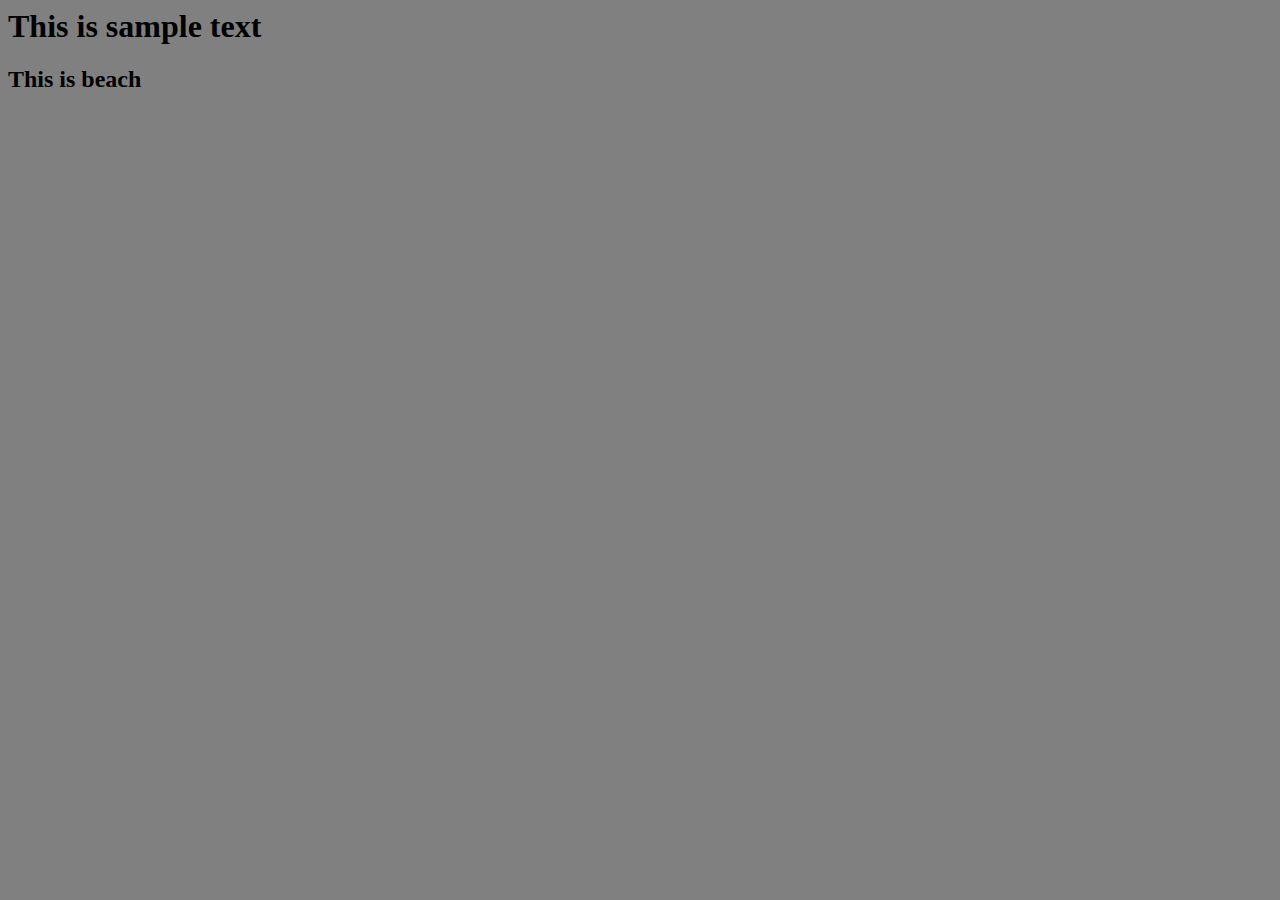
==== Blog.html @ a4452d77 "yup" ====
<html lang="en">
<head>
    <meta charset="UTF-8">
    <meta http-equiv="X-UA-Compatible" content="IE=edge">
    <meta name="viewport" content="width=device-width, initial-scale=1.0">
    <title>Blog</title>
    <link rel="stylesheet" href="Style.CSS">
</head>
<body>
    <h1 class="Main-Header"> This is sample text</h1>
    <h2>This is beach</h2>
</body>
</html>
---- Style.CSS ----
body {
  background-color: grey;
}
Main-header {
  color: white;
}
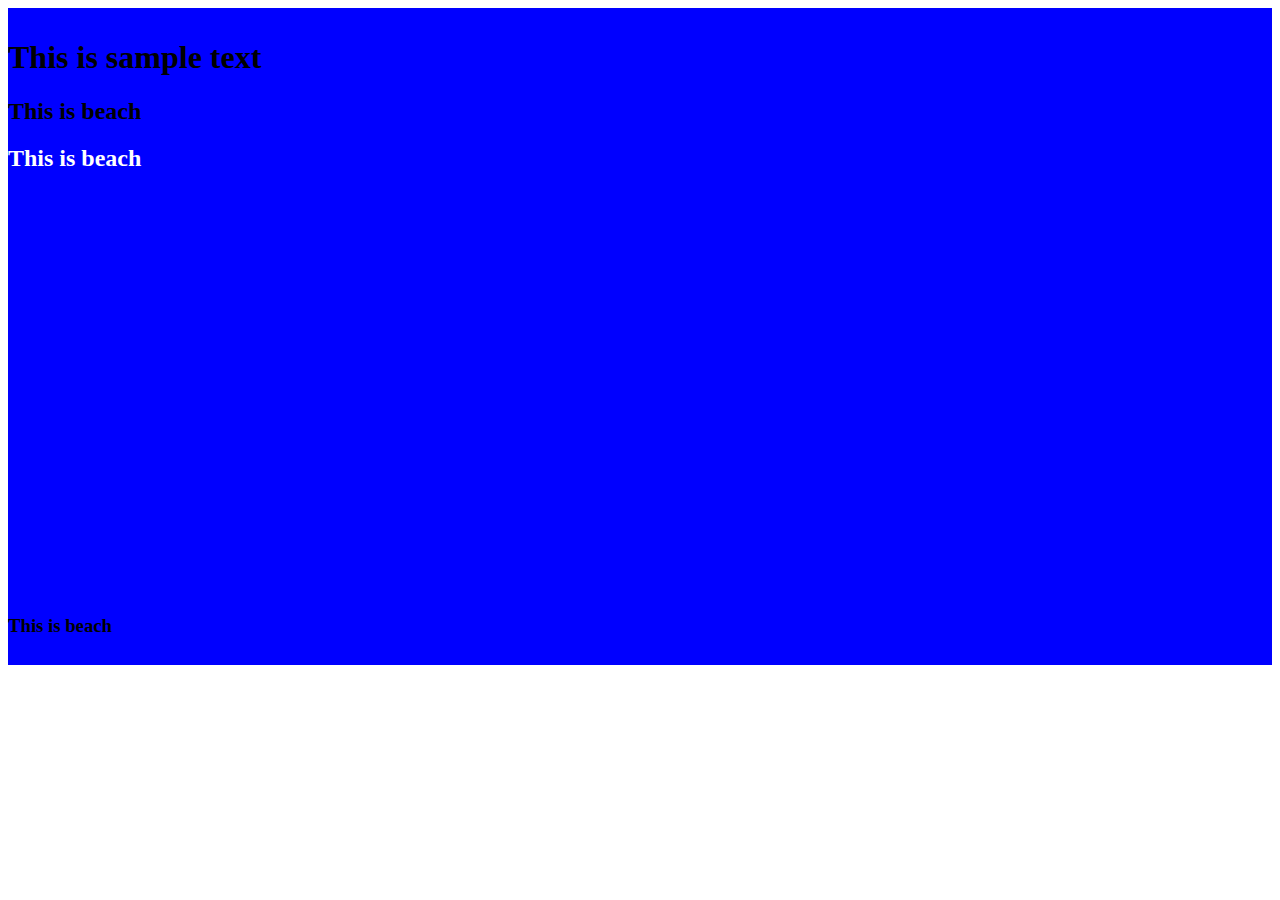
==== commit 4c31e25e: "done" ====
--- a/Blog.html
+++ b/Blog.html
@@ -7,7 +7,12 @@
     <link rel="stylesheet" href="Style.CSS">
 </head>
 <body>
-    <h1 class="Main-Header"> This is sample text</h1>
-    <h2>This is beach</h2>
+    <div class="background">
+        <h1 class="Main-Header"> This is sample text</h1>
+        <h2>This is beach</h2>
+        <h2 class="cringe">This is beach</h2>
+        <h3>This is beach</h3>
+    </div>
+<!--Div and span are fundamentally the same thing while span is an inline element and div is a block level element-->
 </body>
 </html>--- a/Style.CSS
+++ b/Style.CSS
@@ -1,6 +1,10 @@
-body {
-  background-color: grey;
+.background {
+  background-color: blue;
+  padding: 10px 0px;
+  background-image
 }
-Main-header {
+.cringe {
+  font-weight: bold;
   color: white;
+  height: 50vh;
 }
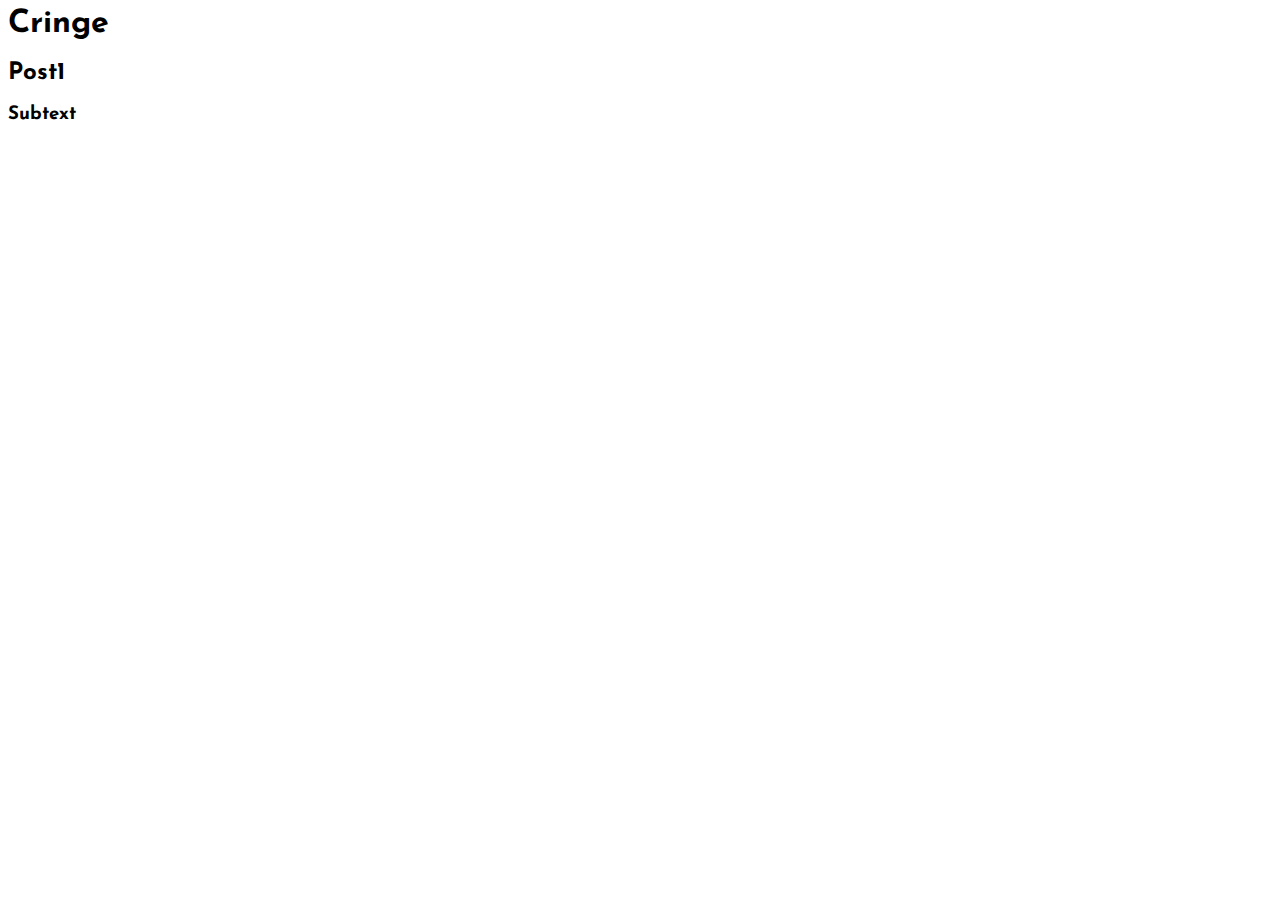
==== commit 7d0b361b: "9/22/21" ====
--- a/Blog.html
+++ b/Blog.html
@@ -5,14 +5,15 @@
     <meta name="viewport" content="width=device-width, initial-scale=1.0">
     <title>Blog</title>
     <link rel="stylesheet" href="Style.CSS">
+    <link rel="preconnect" href="https://fonts.googleapis.com">
+<link rel="preconnect" href="https://fonts.gstatic.com" crossorigin>
+<link href="https://fonts.googleapis.com/css2?family=Josefin+Sans:ital,wght@1,300&display=swap" rel="stylesheet">
 </head>
 <body>
-    <div class="background">
-        <h1 class="Main-Header"> This is sample text</h1>
-        <h2>This is beach</h2>
-        <h2 class="cringe">This is beach</h2>
-        <h3>This is beach</h3>
-    </div>
+ <h1 class="Title">Cringe</h1>
+ <h2>Post1<h2>
+ <h3>Subtext</h3>
+
 <!--Div and span are fundamentally the same thing while span is an inline element and div is a block level element-->
 </body>
 </html>--- a/Style.CSS
+++ b/Style.CSS
@@ -1,10 +1,3 @@
-.background {
-  background-color: blue;
-  padding: 10px 0px;
-  background-image
+body {
+  font-family: "Josefin Sans", sans-serif;
 }
-.cringe {
-  font-weight: bold;
-  color: white;
-  height: 50vh;
-}
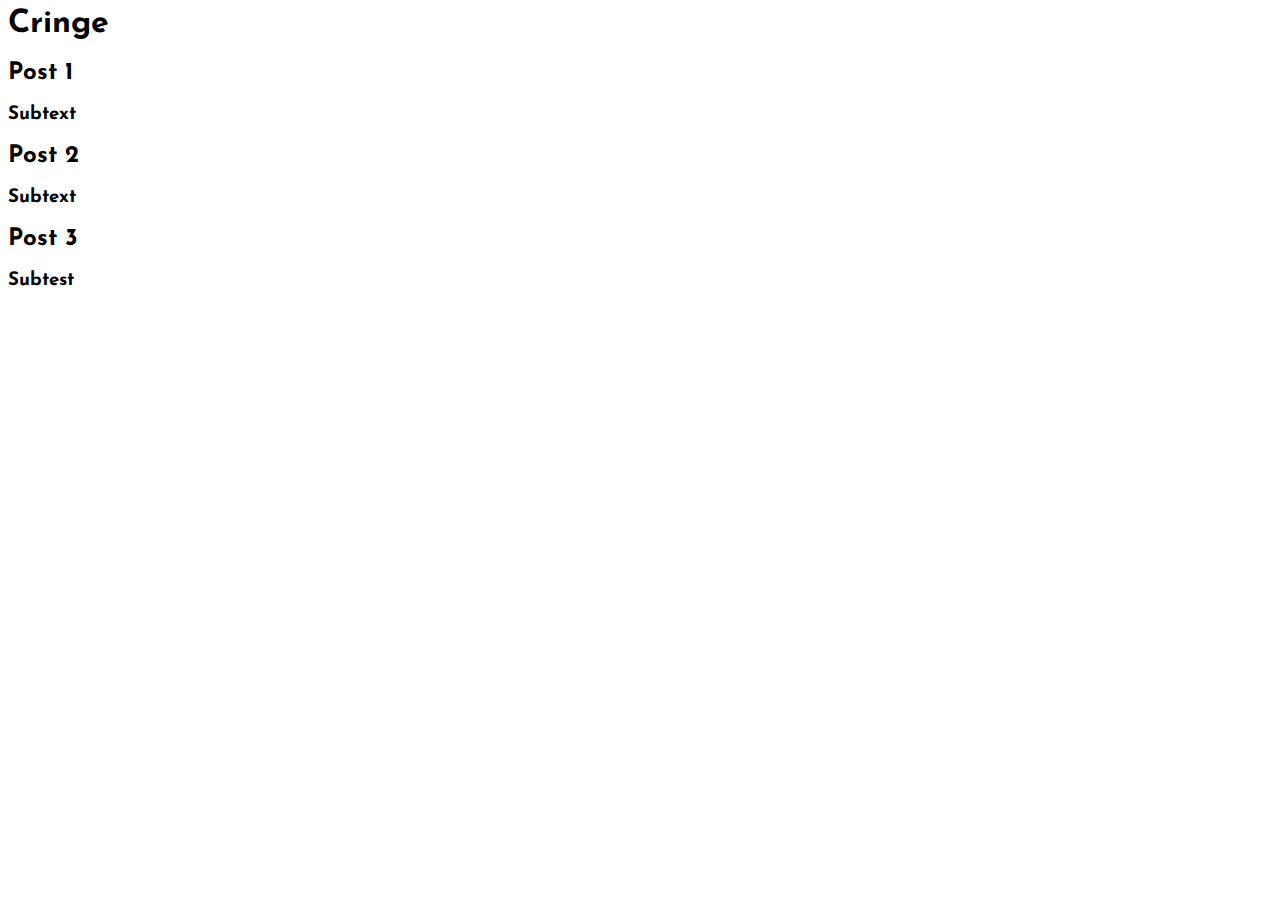
==== commit 8b28bcd3: "9/22/21 2" ====
--- a/Blog.html
+++ b/Blog.html
@@ -11,9 +11,12 @@
 </head>
 <body>
  <h1 class="Title">Cringe</h1>
- <h2>Post1<h2>
+ <h2>Post 1<h2>
  <h3>Subtext</h3>
-
+ <h2>Post 2</h2>
+ <h3>Subtext</h3>
+ <h2>Post 3</h2>
+ <h3>Subtest</h3>
 <!--Div and span are fundamentally the same thing while span is an inline element and div is a block level element-->
 </body>
 </html>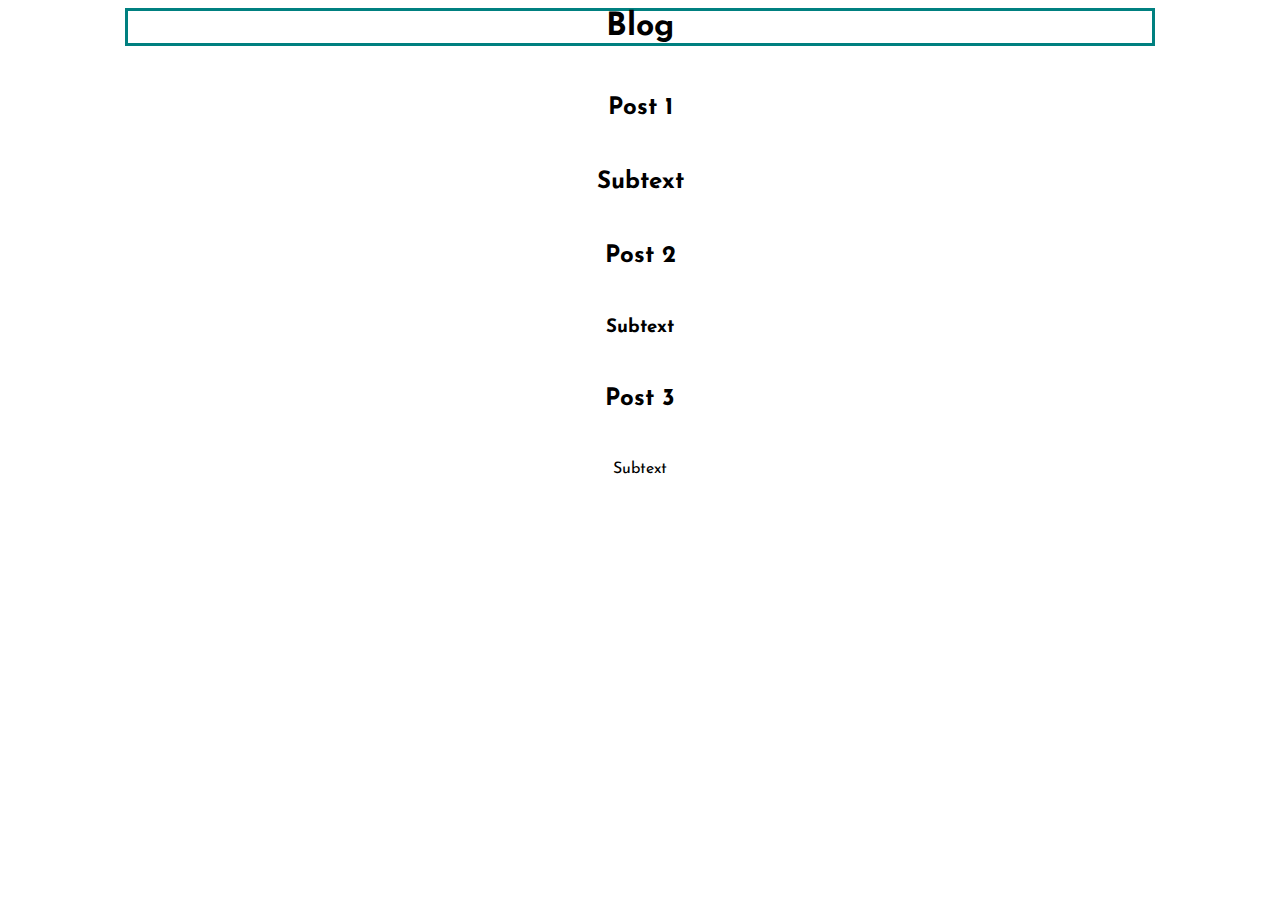
==== commit 0480bd27: "9/23/21" ====
--- a/Blog.html
+++ b/Blog.html
@@ -10,13 +10,13 @@
 <link href="https://fonts.googleapis.com/css2?family=Josefin+Sans:ital,wght@1,300&display=swap" rel="stylesheet">
 </head>
 <body>
- <h1 class="Title">Cringe</h1>
- <h2>Post 1<h2>
- <h3>Subtext</h3>
- <h2>Post 2</h2>
- <h3>Subtext</h3>
- <h2>Post 3</h2>
- <h3>Subtest</h3>
+ <h1 class="Title">Blog</h1>
+ <h2 class="Post">Post 1<h2>
+ <p class="Post">Subtext</p> 
+ <h2 class="Post">Post 2</h2>
+ <h3 class="Post">Subtext</h3>
+ <h2 class="Post">Post 3</h2>
+ <p class="Post">Subtext</p>
 <!--Div and span are fundamentally the same thing while span is an inline element and div is a block level element-->
 </body>
 </html>--- a/Style.CSS
+++ b/Style.CSS
@@ -1,3 +1,15 @@
 body {
   font-family: "Josefin Sans", sans-serif;
 }
+.Title {
+  text-align: center;
+  margin: auto;
+  width: 80vw;
+  border: solid teal;
+}
+
+.Post {
+  text-align: center;
+  margin: 50px auto;
+  width: 80vw;
+}
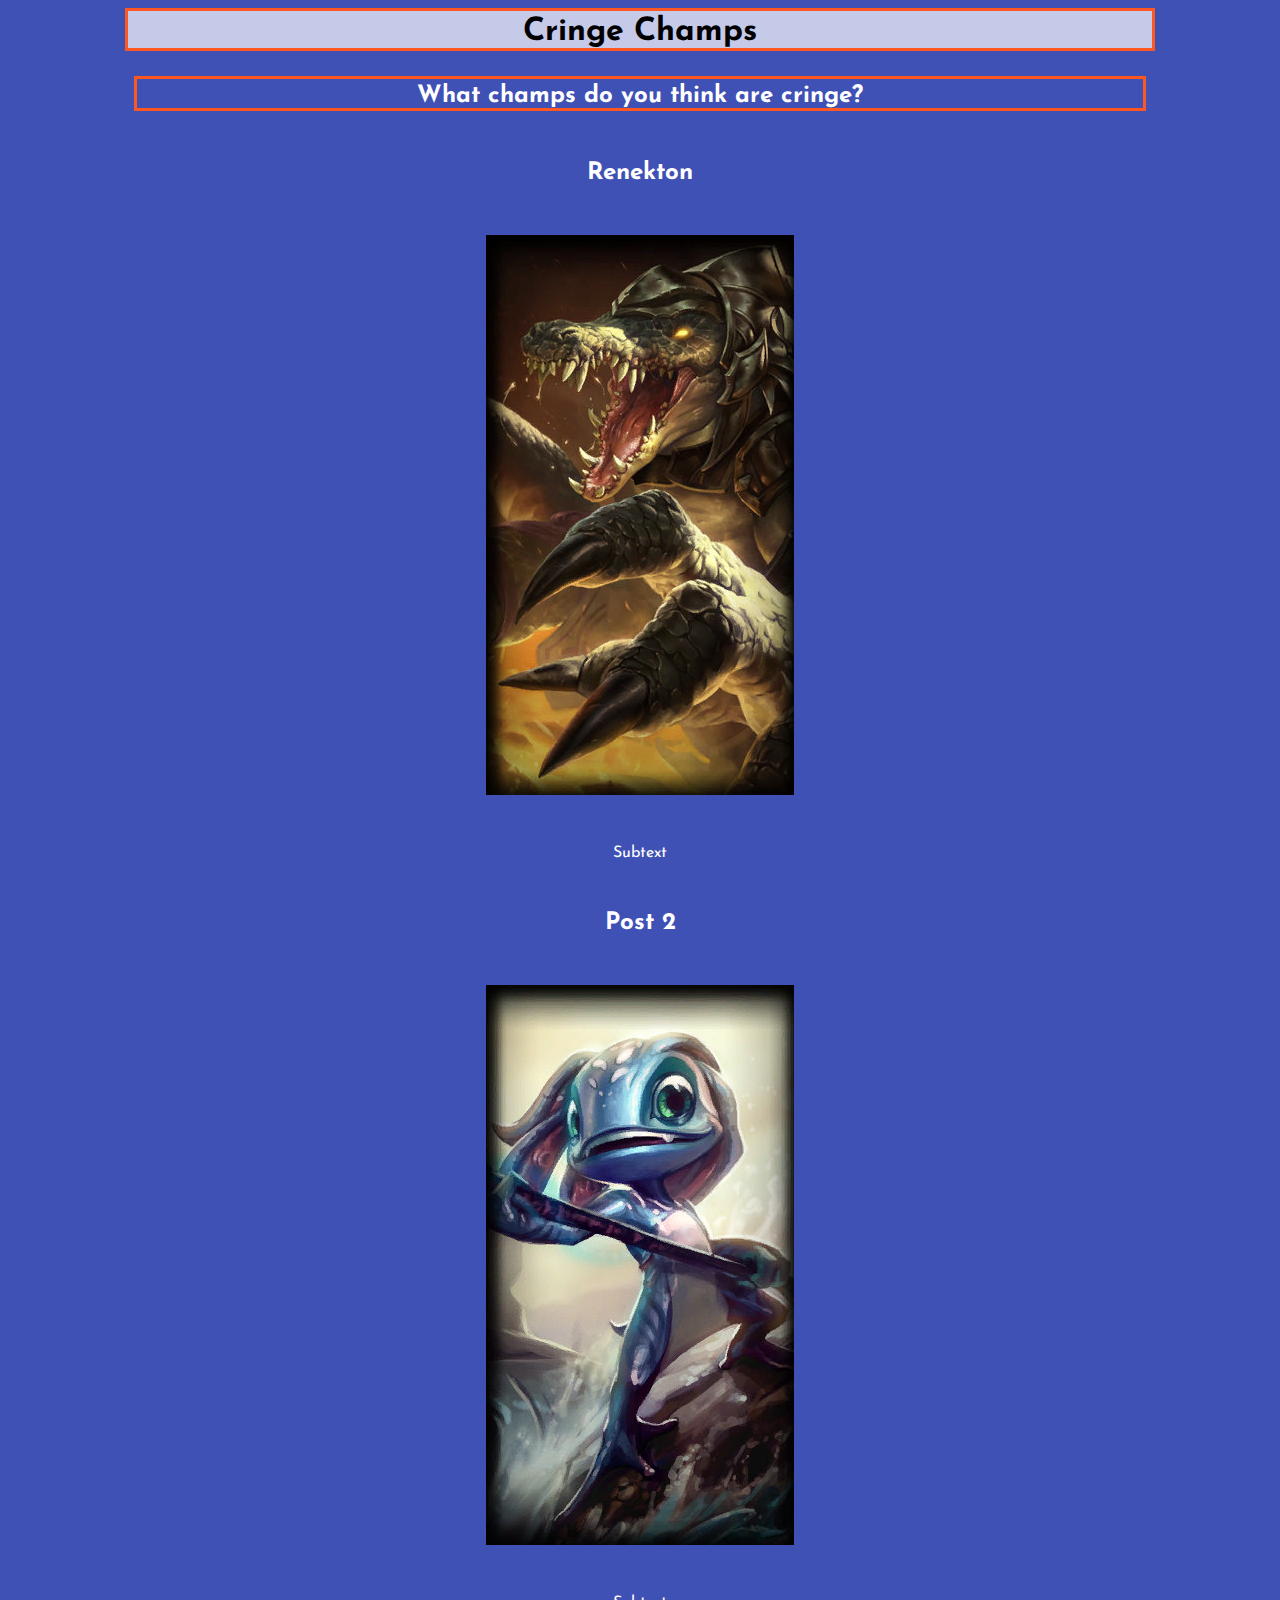
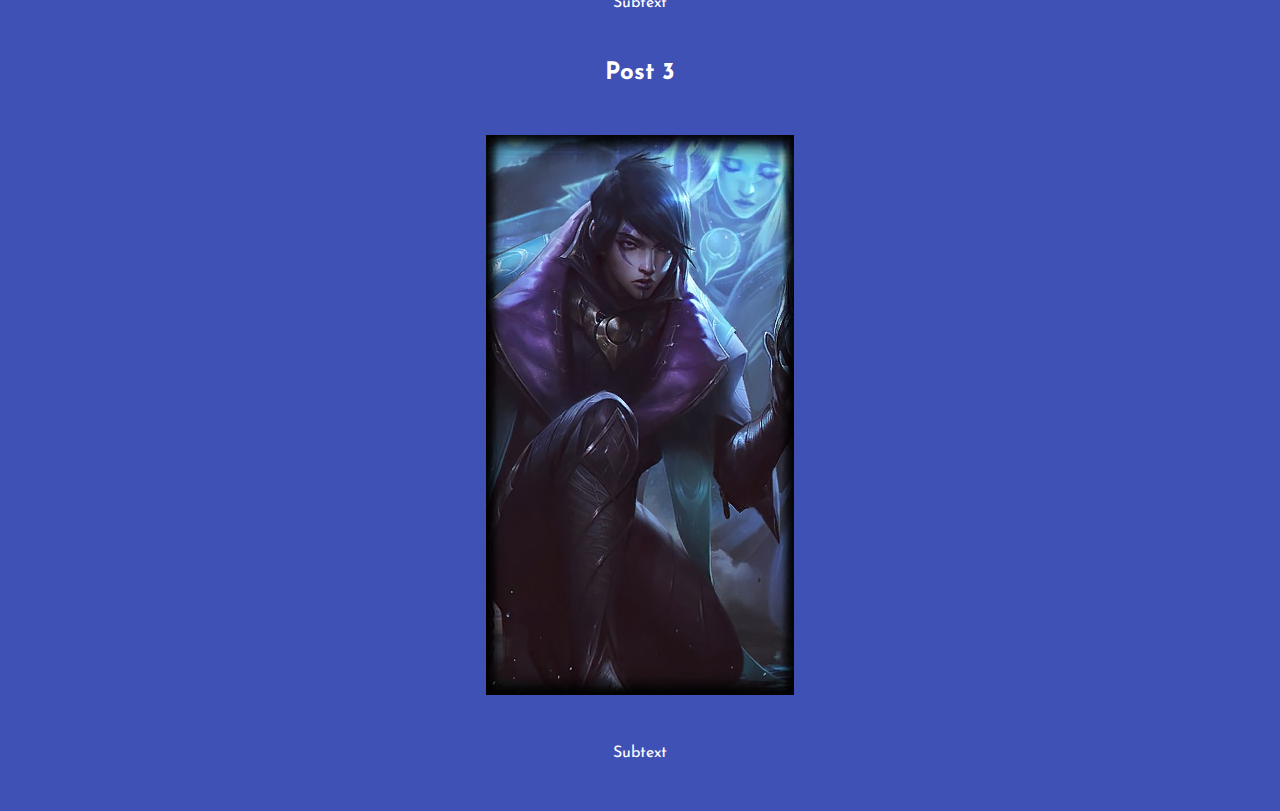
==== commit f825e4b9: "9/23/21" ====
--- a/Blog.html
+++ b/Blog.html
@@ -10,13 +10,26 @@
 <link href="https://fonts.googleapis.com/css2?family=Josefin+Sans:ital,wght@1,300&display=swap" rel="stylesheet">
 </head>
 <body>
- <h1 class="Title">Blog</h1>
- <h2 class="Post">Post 1<h2>
- <p class="Post">Subtext</p> 
+ <h1 class="Title">Cringe Champs</h1>
+ <h2 class="header">What champs do you think are cringe?</h2>
+
+<div>
+    <h2 class="Post">Renekton</h2>
+     <img src="Pictures/Renekton.jpg" alt="Renekton">
+        <p class="Post">Subtext</p> 
+</div>
+
+<div>
  <h2 class="Post">Post 2</h2>
- <h3 class="Post">Subtext</h3>
- <h2 class="Post">Post 3</h2>
- <p class="Post">Subtext</p>
+ <img src="Pictures/Fizz.jpg" alt="Fizz">
+    <p class="Post">Subtext</p>
+</div>
+
+<div>
+    <h2 class="Post">Post 3</h2>
+        <img src="Pictures/Aphelios.jpg" alt="Aphelios">
+            <p class="Post">Subtext</p>
+</div>
 <!--Div and span are fundamentally the same thing while span is an inline element and div is a block level element-->
 </body>
 </html>--- a/Style.CSS
+++ b/Style.CSS
@@ -1,15 +1,30 @@
 body {
   font-family: "Josefin Sans", sans-serif;
+  background-color: #3f51b5;
 }
 .Title {
   text-align: center;
   margin: auto;
   width: 80vw;
-  border: solid teal;
+  padding-top: 5px;
+  border: solid #ff5722;
+  background-color: #c5cae9;
+}
+.Header {
+  text-align: center;
+  margin: 25px 10%;
+  padding-top: 5px;
+  border: solid #ff5722;
+  color: #ffffff;
 }
 
 .Post {
   text-align: center;
   margin: 50px auto;
   width: 80vw;
+  color: #ffffff;
 }
+img {
+  display: block;
+  margin: 0 auto;
+}
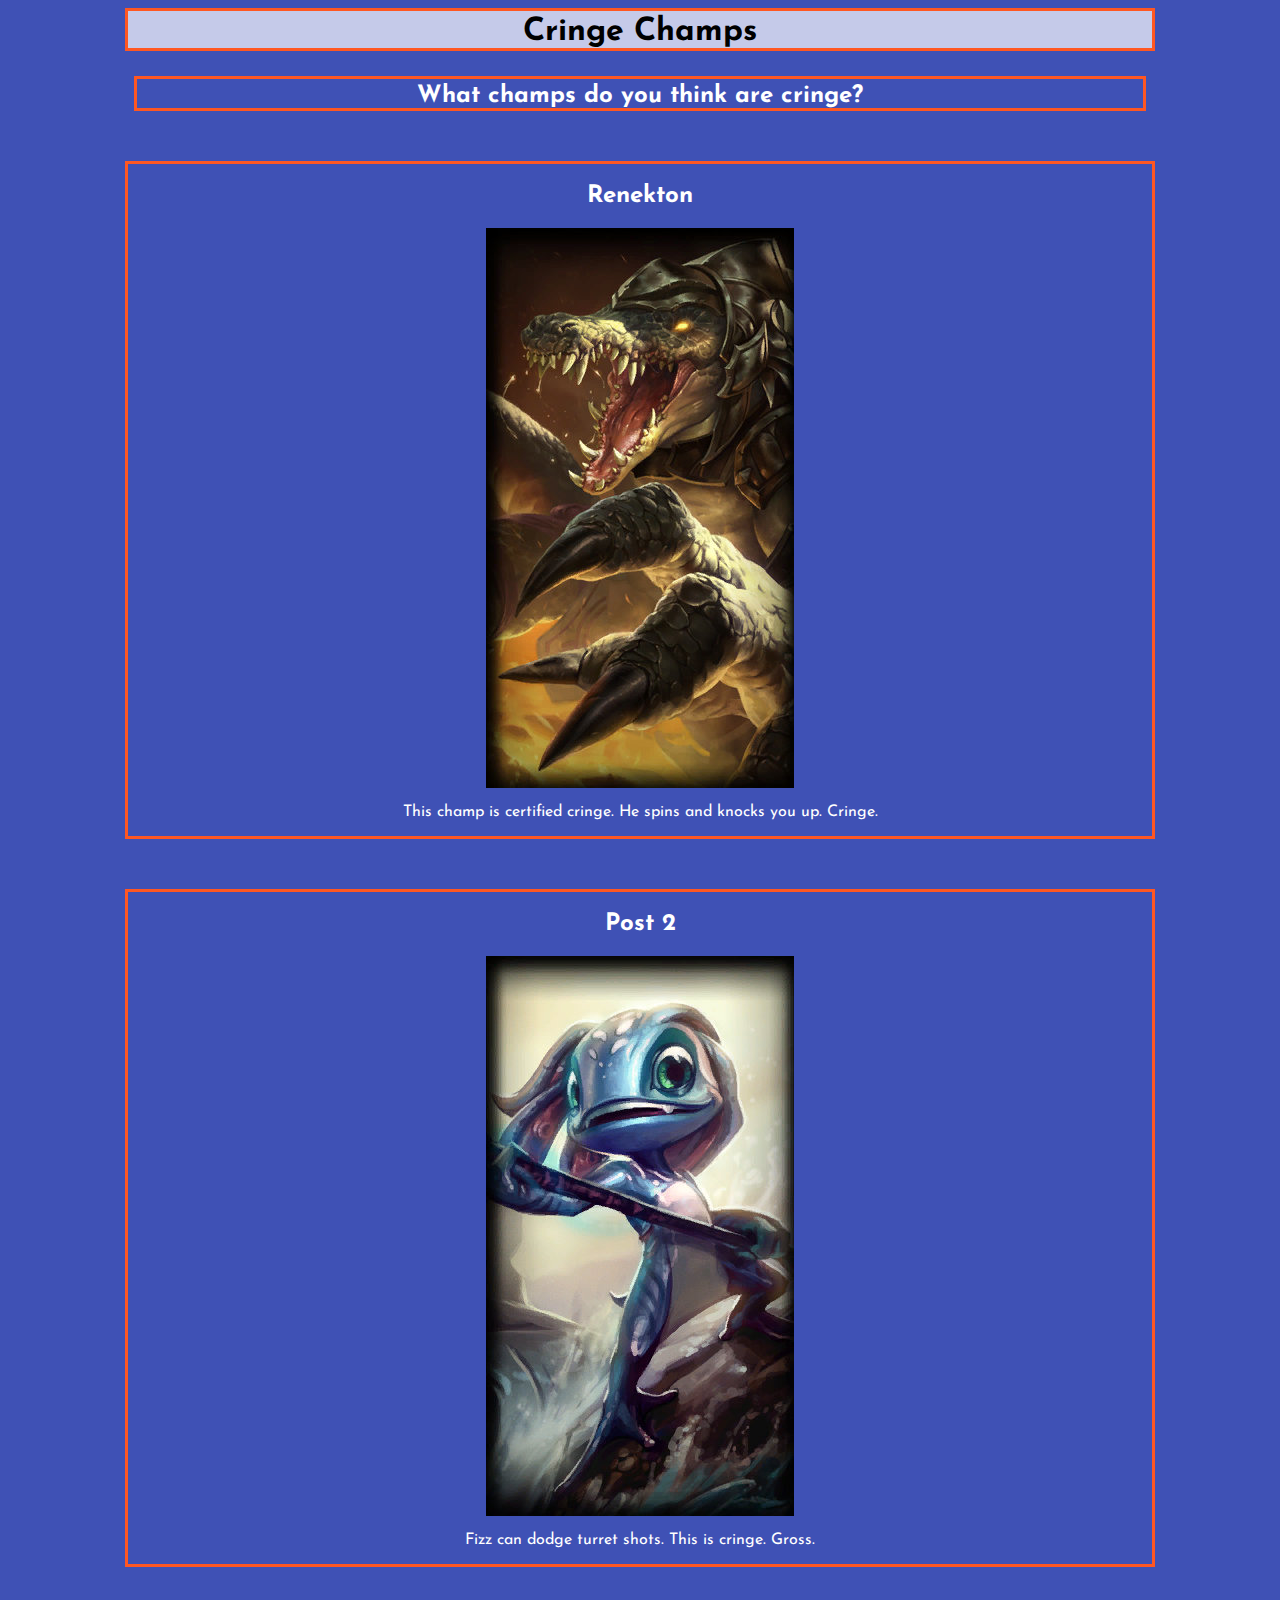
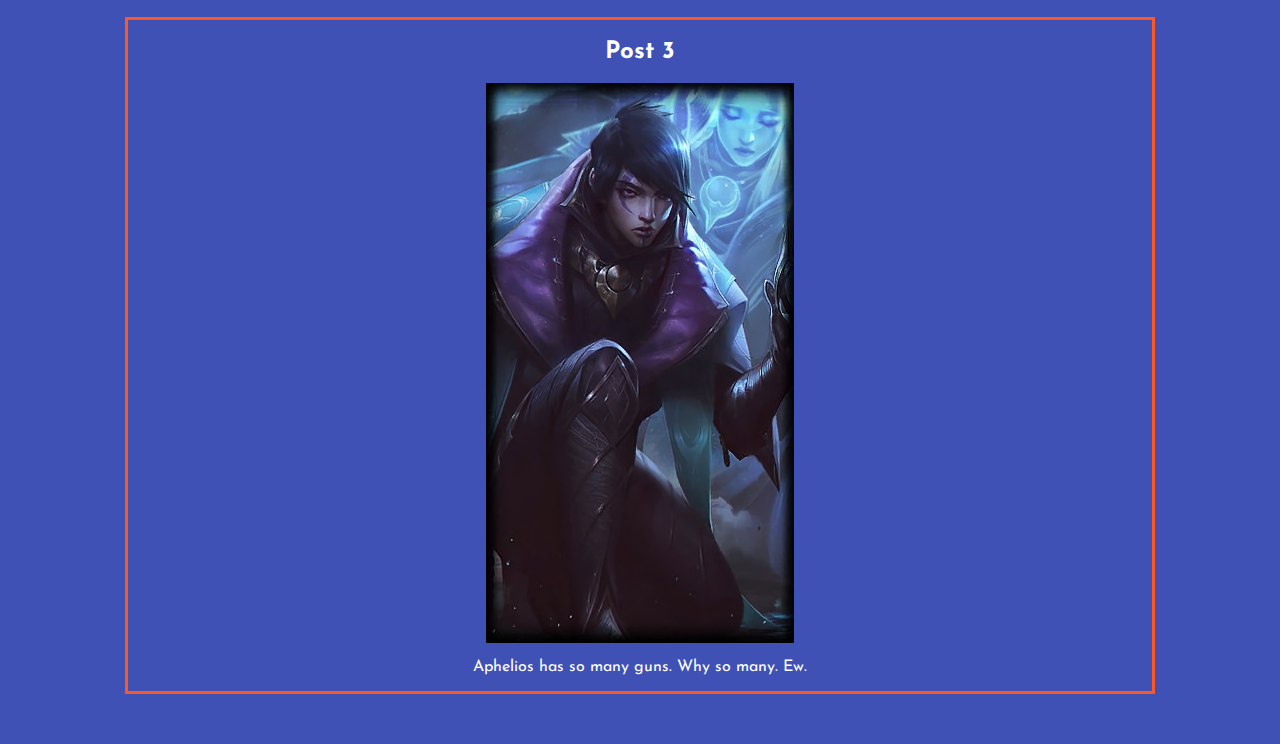
==== commit 3833f534: "9/27/21" ====
--- a/Blog.html
+++ b/Blog.html
@@ -12,23 +12,23 @@
 <body>
  <h1 class="Title">Cringe Champs</h1>
  <h2 class="header">What champs do you think are cringe?</h2>
-
-<div>
-    <h2 class="Post">Renekton</h2>
-     <img src="Pictures/Renekton.jpg" alt="Renekton">
-        <p class="Post">Subtext</p> 
+ 
+<div class="Post">
+    <h2>Renekton</h2>
+    <a href="https://www.youtube.com/watch?v=Q096w0Fz2p4"><img src="Pictures/Renekton.jpg" alt="Renekton"></a>
+     <p>This champ is certified cringe. He spins and knocks you up. Cringe.</p> 
 </div>
 
-<div>
- <h2 class="Post">Post 2</h2>
+<div class="Post">
+ <h2>Post 2</h2>
  <img src="Pictures/Fizz.jpg" alt="Fizz">
-    <p class="Post">Subtext</p>
+    <p>Fizz can dodge turret shots. This is cringe. Gross.</p>
 </div>
 
-<div>
-    <h2 class="Post">Post 3</h2>
+<div class="Post">
+    <h2>Post 3</h2>
         <img src="Pictures/Aphelios.jpg" alt="Aphelios">
-            <p class="Post">Subtext</p>
+            <p>Aphelios has so many guns. Why so many. Ew.</p>
 </div>
 <!--Div and span are fundamentally the same thing while span is an inline element and div is a block level element-->
 </body>
--- a/Style.CSS
+++ b/Style.CSS
@@ -23,6 +23,7 @@
   margin: 50px auto;
   width: 80vw;
   color: #ffffff;
+  border: solid #ff5722;
 }
 img {
   display: block;
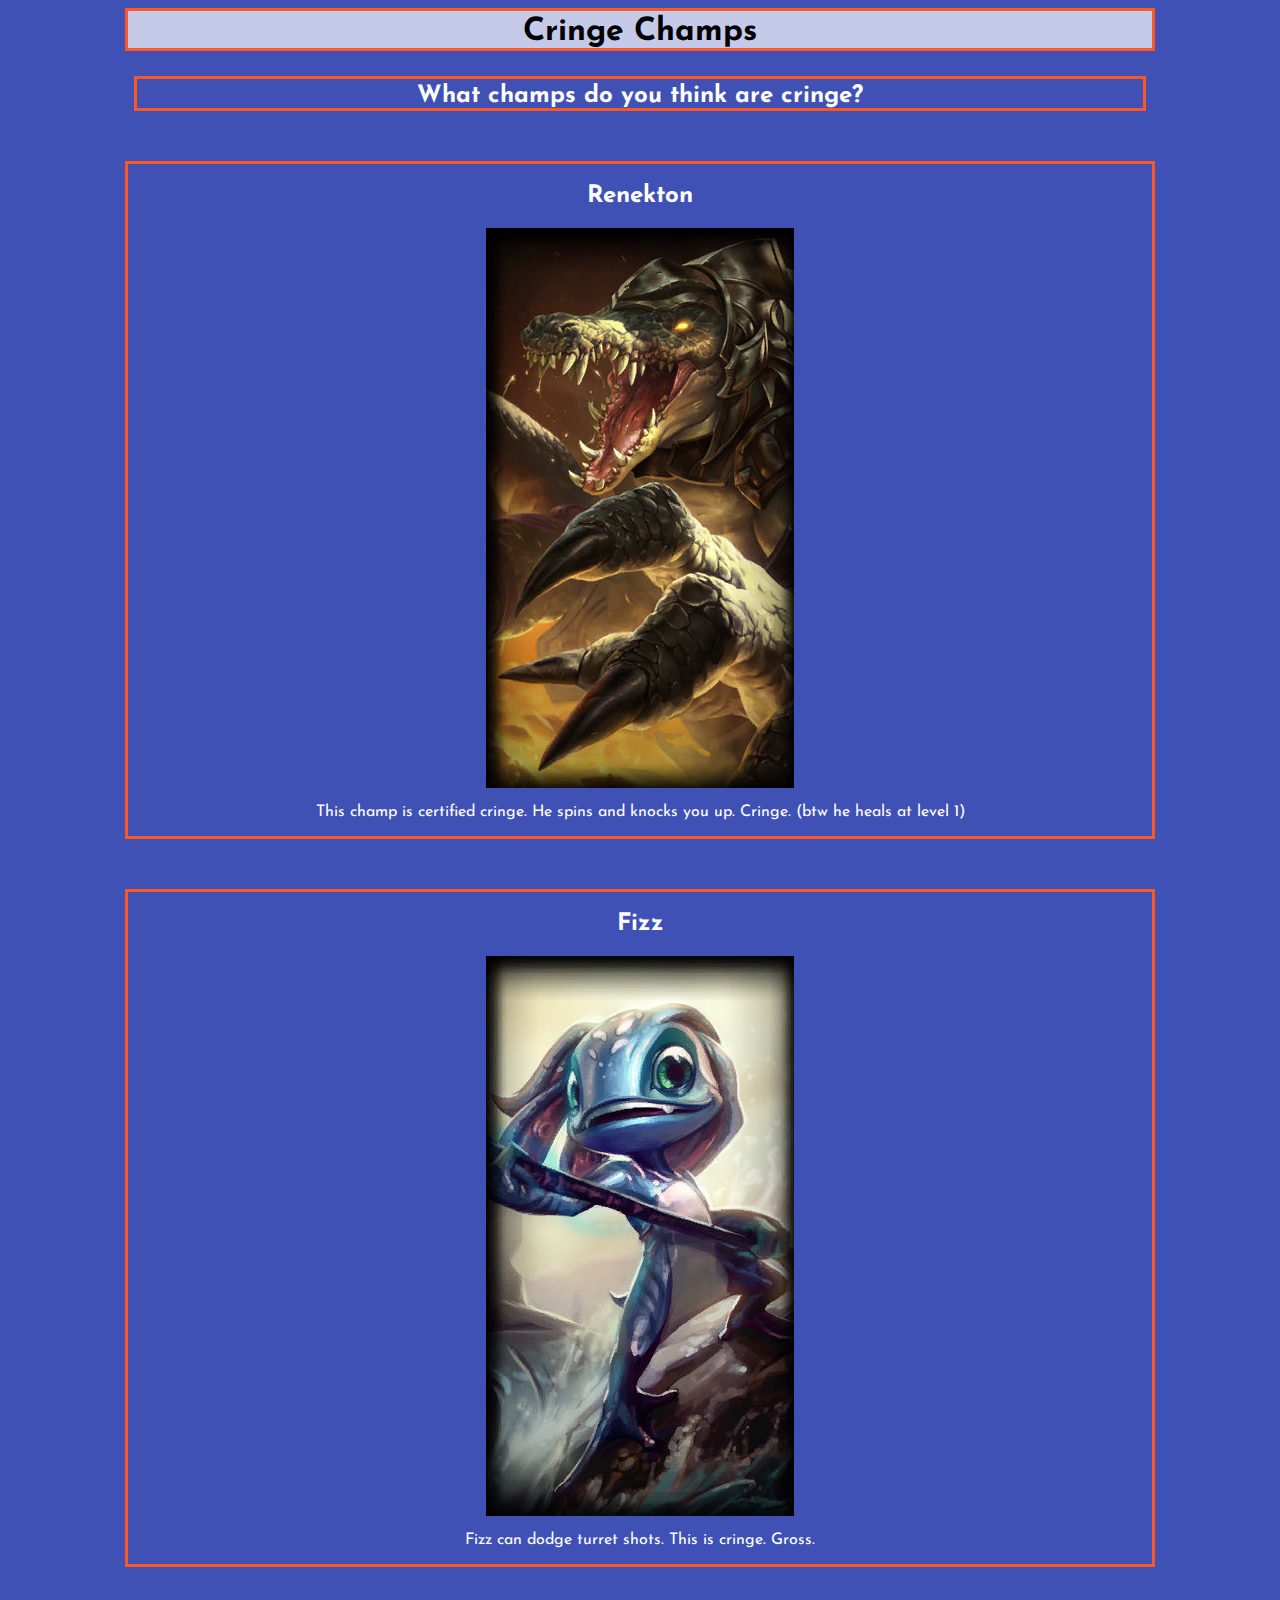
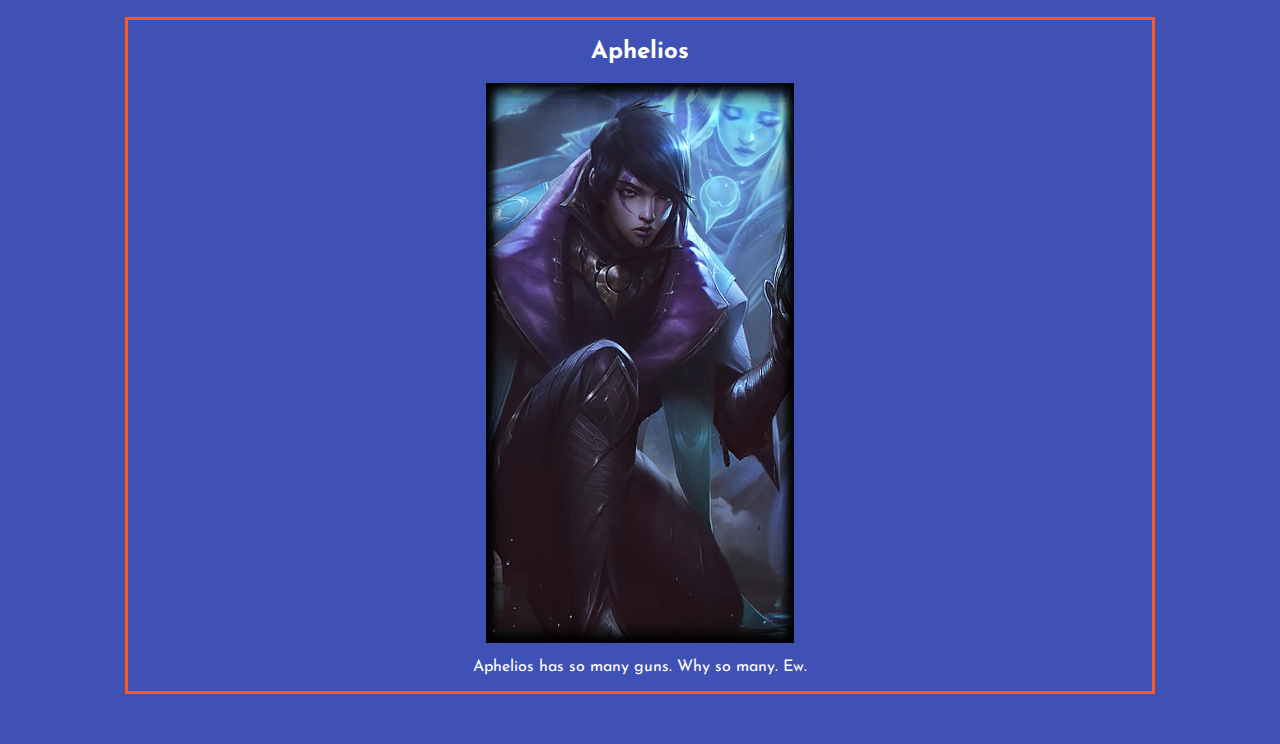
==== commit 700c02f3: "Final" ====
--- a/Blog.html
+++ b/Blog.html
@@ -15,20 +15,19 @@
  
 <div class="Post">
     <h2>Renekton</h2>
-    <a href="https://www.youtube.com/watch?v=Q096w0Fz2p4"><img src="Pictures/Renekton.jpg" alt="Renekton"></a>
-     <p>This champ is certified cringe. He spins and knocks you up. Cringe.</p> 
+        <a href="https://www.youtube.com/watch?v=VjzgbZL12VI"><img src="Pictures/Renekton.jpg" alt="Renekton"></a>
+            <p>This champ is certified cringe. He spins and knocks you up. Cringe. (btw he heals at level 1)</p> 
+</div>
+<div class="Post">
+ <h2>Fizz</h2>
+     <a href="https://www.youtube.com/watch?v=VjzgbZL12VI"><img src="Pictures/Fizz.jpg" alt="Fizz"></a>
+            <p>Fizz can dodge turret shots. This is cringe. Gross.</p>
 </div>
 
 <div class="Post">
- <h2>Post 2</h2>
- <img src="Pictures/Fizz.jpg" alt="Fizz">
-    <p>Fizz can dodge turret shots. This is cringe. Gross.</p>
-</div>
-
-<div class="Post">
-    <h2>Post 3</h2>
-        <img src="Pictures/Aphelios.jpg" alt="Aphelios">
-            <p>Aphelios has so many guns. Why so many. Ew.</p>
+    <h2>Aphelios</h2>
+        <a href="https://www.youtube.com/watch?v=VjzgbZL12VI"><img src="Pictures/Aphelios.jpg" alt="Aphelios"></a>
+                <p>Aphelios has so many guns. Why so many. Ew.</p>
 </div>
 <!--Div and span are fundamentally the same thing while span is an inline element and div is a block level element-->
 </body>
--- a/Style.CSS
+++ b/Style.CSS
@@ -25,7 +25,3 @@
   color: #ffffff;
   border: solid #ff5722;
 }
-img {
-  display: block;
-  margin: 0 auto;
-}
